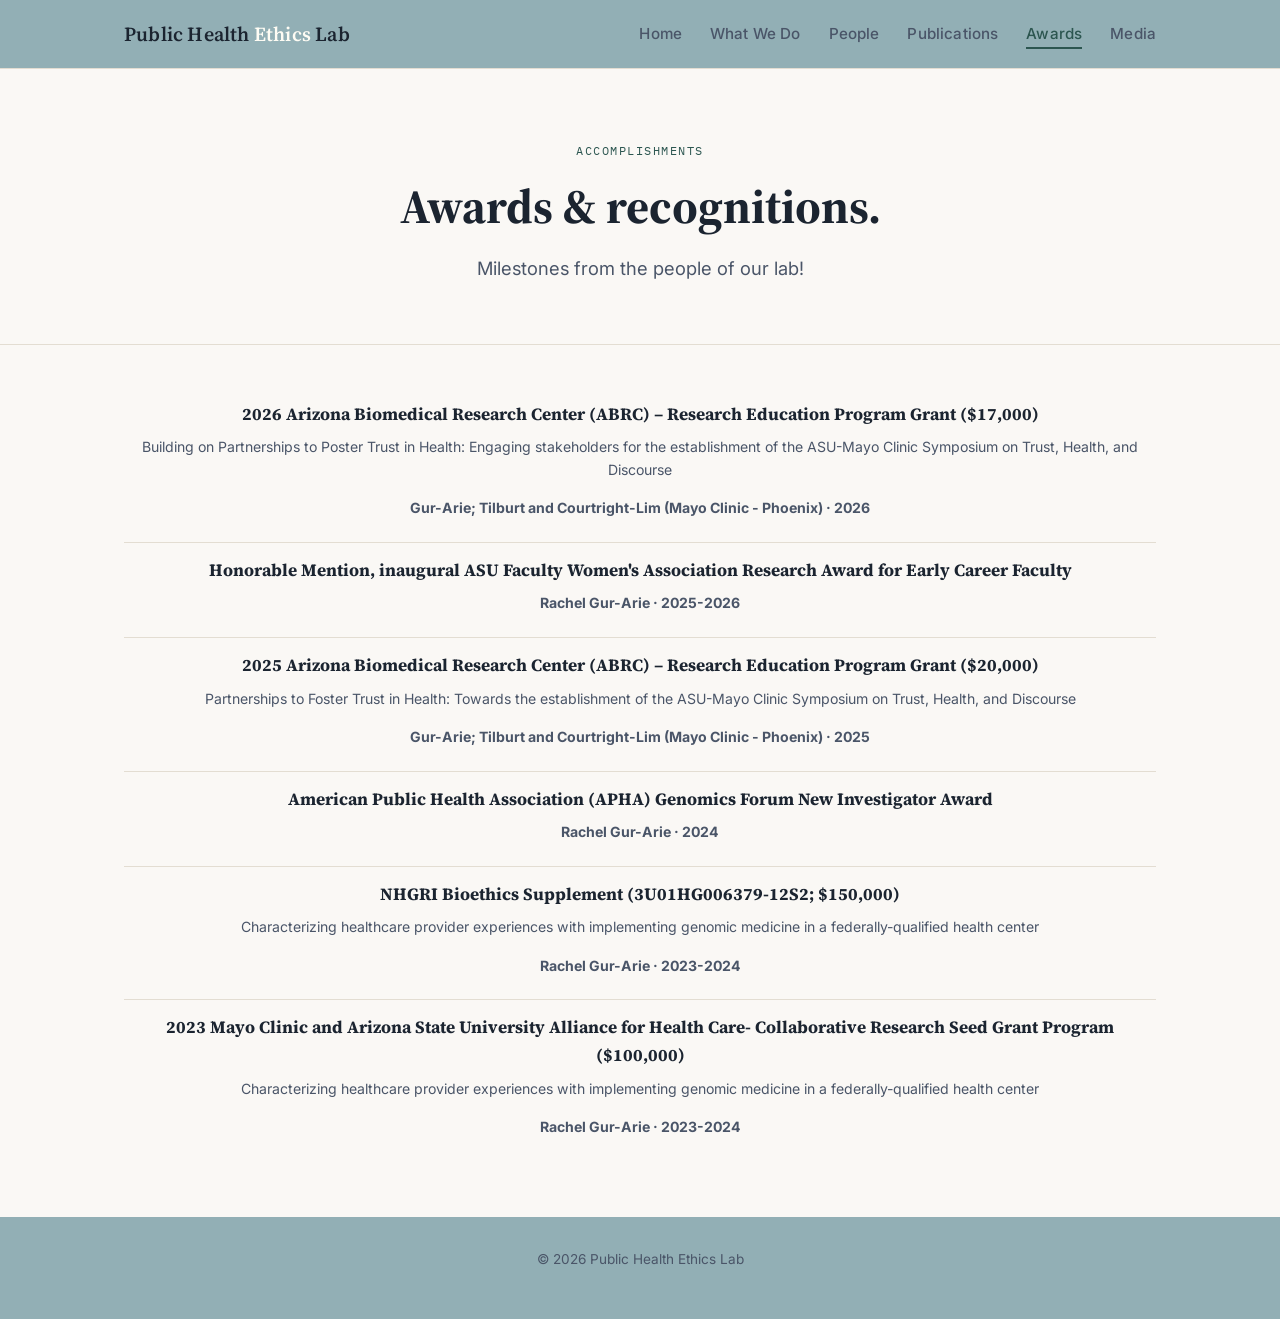
==== awards.html @ 8d0bb870 "edited home page; fixed footers; revised the what we do page" ====
<!DOCTYPE html>
<html lang="en">
<head>
  <meta charset="UTF-8" />
  <meta name="viewport" content="width=device-width, initial-scale=1.0" />
  <title>Public Health Ethics Lab</title>
  <link rel="preconnect" href="https://fonts.googleapis.com">
  <link href="https://fonts.googleapis.com/css2?family=Source+Serif+4:wght@500;600;700&family=Inter:wght@400;500;600&family=IBM+Plex+Mono:wght@400;500&display=swap" rel="stylesheet">
  <link rel="stylesheet" href="css/style.css" />
  <link rel="icon" type="images/png" href="images/PHELab Logo Browser Tab.png">
</head>
<body>

<header class="site-header">
    <div class="wrap">
      <div class="brand">Public Health <span>Ethics</span> Lab</div>
      <nav>
        <ul>
          <li><a href="index.html">Home</a></li>
          <li><a href="what-we-do.html">What We Do</a></li>
          <li><a href="people.html">People</a></li>
          <li><a href="publications.html">Publications</a></li>
          <li><a href="awards.html" class="active">Awards</a></li>
          <li><a href="media.html">Media</a></li>
        </ul>
      </nav>
    </div>
  </header>

<section class="hero" style="padding-bottom: 32px;">
    <div class="wrap" style="text-align: center;">
        <p class="eyebrow">Accomplishments</p>
        <h1 style="max-width: 25ch; margin-left: auto; margin-right: auto;">Awards & recognitions.</h1>
        <p class="lede" style="margin-left: auto; margin-right: auto;">Milestones from the people of our lab!
    </p>
  </div>
</section>

<section class="block">
    <div class="wrap">
        <ul class="awards-list">

            <li class="awards-item">
                <p class="awards-title">
                    2026 Arizona Biomedical Research Center (ABRC) – Research Education Program Grant ($17,000)</p>
                <p class="awards-desc">
                  Building on Partnerships to Poster Trust in Health: Engaging stakeholders for the establishment of the ASU-Mayo Clinic 
                  Symposium on Trust, Health, and Discourse
                </p>
                <p class="awards-meta">
                    <b>Gur-Arie; Tilburt and Courtright-Lim (Mayo Clinic - Phoenix) &middot; 2026</b></p>
            </li>

            <li class="awards-item">
                <p class="awards-title">
                    Honorable Mention, inaugural ASU Faculty Women's Association Research Award for Early Career Faculty</p>
                <p class="awards-meta">
                    <b>Rachel Gur-Arie &middot; 2025-2026</b></p>
            </li>

            <li class="awards-item">
                <p class="awards-title">
                    2025 Arizona Biomedical Research Center (ABRC) – Research Education Program Grant ($20,000)</p>
                <p class="awards-desc">
                  Partnerships to Foster Trust in Health: Towards the establishment of the ASU-Mayo Clinic Symposium 
                  on Trust, Health, and Discourse
                </p>
                <p class="awards-meta">
                    <b>Gur-Arie; Tilburt and Courtright-Lim (Mayo Clinic - Phoenix) &middot; 2025</b></p>
            </li>

            <li class="awards-item">
                <p class="awards-title">
                    American Public Health Association (APHA) Genomics Forum New Investigator Award</p>
                <p class="awards-meta">
                    <b>Rachel Gur-Arie &middot; 2024</b></p>
            </li>

            <li class="awards-item">
                <p class="awards-title">
                    NHGRI Bioethics Supplement (3U01HG006379-12S2; $150,000)</p>
                <p class="awards-desc">
                  Characterizing healthcare provider experiences with implementing genomic medicine in a 
                  federally-qualified health center
                </p>
                <p class="awards-meta">
                    <b>Rachel Gur-Arie &middot; 2023-2024</b></p>
            </li>

            <li class="awards-item">
                <p class="awards-title">
                     2023 Mayo Clinic and Arizona State University Alliance for Health Care-
                     Collaborative Research Seed Grant Program ($100,000)</p>
                <p class="awards-desc">
                  Characterizing healthcare provider experiences with implementing genomic medicine in a 
                  federally-qualified health center
                </p>
                <p class="awards-meta">
                    <b>Rachel Gur-Arie &middot; 2023-2024</b></p>
            </li>      
        </ul>
    </div>
</section>

<footer>
  <div class="wrap">
    <span>&copy; 2026 Public Health Ethics Lab</span>
  </div>
</footer>
---- css/style.css ----
/* =========================================================
   Public Health Ethics Lab — Stylesheet
   Design system: paper background, ink text, teal + amber accents
   ========================================================= */

:root {
  --paper: #faf8f5;
  --paper-raised: #ffffff;
  --ink: #1b2430;
  --ink-soft: #4a5568;
  --teal: #3d7068;
  --teal-dark: #2c5650;
  --amber: #2c5650;
  --line: #e3ddd2;

  --font-display: "Source Serif 4", Georgia, "Times New Roman", serif;
  --font-body: "Inter", -apple-system, BlinkMacSystemFont, "Segoe UI", sans-serif;
  --font-mono: "IBM Plex Mono", "Courier New", monospace;

  --maxw: 1080px;
}

* { box-sizing: border-box; }

@media (prefers-reduced-motion: reduce) {
  *, *::before, *::after {
    animation-duration: 0.01ms !important;
    animation-iteration-count: 1 !important;
    transition-duration: 0.01ms !important;
  }
}

html { scroll-behavior: smooth; }

body {
  margin: 0;
  background: var(--paper);
  color: var(--ink);
  font-family: var(--font-body);
  line-height: 1.6;
  -webkit-font-smoothing: antialiased;
}

a { color: var(--teal-dark); text-decoration: none; }
a:hover { text-decoration: underline; }

a:focus-visible,
button:focus-visible {
  outline: 2px solid var(--teal);
  outline-offset: 3px;
  border-radius: 2px;
}

img { max-width: 100%; display: block; }

.wrap {
  max-width: var(--maxw);
  margin: 0 auto;
  padding: 0 24px;
}

/* ---------- Header / nav ---------- */

.site-header {
  border-bottom: 1px solid var(--line);
  background: #92afb5;
  position: sticky;
  top: 0;
  z-index: 10;
}

.site-header .wrap {
  display: flex;
  align-items: center;
  justify-content: space-between;
  padding-top: 18px;
  padding-bottom: 18px;
  flex-wrap: wrap;
  gap: 12px;
}

.brand {
  font-family: var(--font-display);
  font-size: 1.25rem;
  font-weight: 600;
  color: var(--ink);
  letter-spacing: 0.01em;
}

.brand span {
  color: #fefcf4;
}

nav ul {
  list-style: none;
  display: flex;
  gap: 28px;
  margin: 0;
  padding: 0;
}

nav a {
  font-size: 0.95rem;
  font-weight: 500;
  color: var(--ink-soft);
  letter-spacing: 0.01em;
}

nav a.active,
nav a:hover {
  color: var(--teal-dark);
  text-decoration: none;
  border-bottom: 2px solid var(--amber);
  padding-bottom: 4px;
}

/* ---------- Hero ---------- */

.hero {
  padding: 72px 0 56px;
  border-bottom: 1px solid var(--line);
}

.hero .eyebrow {
  font-family: var(--font-mono);
  font-size: 0.78rem;
  text-transform: uppercase;
  letter-spacing: 0.12em;
  color: var(--teal-dark);
  margin: 0 0 18px;
}

.hero h1 {
  font-family: var(--font-display);
  font-size: clamp(2.1rem, 4vw, 3rem);
  line-height: 1.15;
  margin: 0 0 20px;
  max-width: none;
}

.hero p.lede {
  font-size: 1.15rem;
  color: var(--ink-soft);
  max-width: 56ch;
  margin: 0 0 28px;
}

.hero-actions {
  display: flex;
  gap: 14px;
  flex-wrap: wrap;
}

.hero-logo-row {
  display: flex;
  justify-content: center;
  align-items: center;
  gap: 32px;
  flex-wrap: wrap;
  margin: 0 auto 28px;
}

.hero-logo-row img {
  height: 48px;
  width: auto;
}

@media (max-width: 600px) {
  .hero-logo-row {
    gap: 20px;
  }
  .hero-logo-row img {
    height: 38px;
  }
}

.btn {
  display: inline-block;
  font-family: var(--font-body);
  font-weight: 600;
  font-size: 0.95rem;
  padding: 12px 22px;
  border-radius: 6px;
  border: 1px solid transparent;
  cursor: pointer;
}

.btn-primary {
  background: var(--teal-dark);
  color: #fff;
}
.btn-primary:hover { background: var(--teal); text-decoration: none; }

.btn-secondary {
  background: transparent;
  color: var(--ink);
  border-color: var(--line);
}
.btn-secondary:hover { border-color: var(--teal); text-decoration: none; }

/* ---------- Section scaffolding ---------- */

section.block {
  padding: 56px 0;
  border-bottom: 1px solid var(--line);
  text-align: center;
}

section.block:last-of-type { border-bottom: none; }

.block h2 {
  font-family: var(--font-display);
  font-size: 1.7rem;
  margin: 0 0 8px;
}

.block .section-note {
  color: var(--ink-soft);
  max-width: 60ch;
  margin: 0 auto 36px;
}

/* index-card tab accent, the signature motif */
.tab {
  display: inline-block;
  width: 28px;
  height: 6px;
  border-radius: 3px;
  margin-bottom: 14px;
}
.tab.teal { background: var(--teal); }
.tab.amber { background: var(--amber); }

/* ---------- Focus areas (home) ---------- */

.focus-grid {
  display: grid;
  grid-template-columns: repeat(3, 1fr);
  gap: 20px;
}

.focus-card {
  background: var(--paper-raised);
  border: 1px solid var(--line);
  border-radius: 10px;
  padding: 24px;
}

.focus-card h3 {
  font-family: var(--font-display);
  font-size: 1.1rem;
  margin: 0 0 8px;
}

.focus-card p {
  font-size: 0.95rem;
  color: var(--ink-soft);
  margin: 0;
}

/* ---------- People grid ---------- */

.people-grid {
  display: grid;
  grid-template-columns: repeat(3, 1fr);
  gap: 24px;
}

.pdf-btn {
  display: inline-block;
  margin-top: 10px;
  padding: 8px 16px;
  background: var(--teal);
  color: white;
  border-radius: 4px;
  text-decoration: none;
  font-size: 0.85rem;
}

.pdf-btn:hover {
  opacity: 0.85;
}

.person-card {
  background: var(--paper-raised);
  border: 1px solid var(--line);
  border-radius: 10px;
  overflow: hidden;
  transition: box-shadow 0.18s ease, transform 0.18s ease;
}

.alumni-list {
  max-width: 720px;
  margin: 20px auto 0;
  font-size: 1.1rem;
  color: var(--ink-soft);
  text-align: center;
  line-height: 1.8;
}

.person-card:hover {
  box-shadow: 0 10px 24px -12px rgba(27, 36, 48, 0.25);
  transform: translateY(-2px);
}

.person-photo {
  width: 100%;
  aspect-ratio: 4 / 3;
  background: linear-gradient(135deg, #e3ddd2, #cfd9d6);
  display: flex;
  align-items: center;
  justify-content: center;
  color: var(--ink-soft);
  font-family: var(--font-mono);
  font-size: 0.8rem;
}

.person-body { padding: 18px 20px 22px; }

.person-body .role {
  font-family: var(--font-mono);
  font-size: 0.72rem;
  text-transform: uppercase;
  letter-spacing: 0.08em;
  color: var(--teal-dark);
  margin: 0 0 4px;
}

.person-body h3 {
  font-family: var(--font-display);
  font-size: 1.15rem;
  margin: 0 0 8px;
}

.person-body p.bio {
  font-size: 0.92rem;
  color: var(--ink-soft);
  margin: 0;
}

.person-card.lead {
  grid-column: span 3;
  display: grid;
  grid-template-columns: 380px 1fr;
  min-height: 320px;
}

.person-card.lead .person-photo {
  aspect-ratio: auto;
  height: 100%;
}

.person-card.lead .person-body {
  padding: 36px 40px;
  display: flex;
  flex-direction: column;
  justify-content: center;
}

.person-card.lead .role {
  font-size: 0.8rem;
}

.person-card.lead h3 {
  font-size: 1.6rem;
  margin-bottom: 14px;
}

.person-card.lead p.bio {
  font-size: 1.02rem;
  max-width: 56ch;
}

/* ---------- Group dividers ---------- */

.group-divider {
  grid-column: 1 / -1;
  display: flex;
  align-items: center;
  justify-content: center;
  gap: 14px;
  margin: 8px 0 -4px;
}

.group-divider::before {
  content: "";
  flex: 1;
  height: 1px;
  background: var(--line);
  max-width: 200px;
}

.group-divider h3 {
  font-family: var(--font-mono);
  font-size: 1.1rem;
  text-transform: uppercase;
  letter-spacing: 0.1em;
  color: var(--teal-dark);
  margin: 0;
  white-space: nowrap;
}

.group-divider::after {
  content: "";
  flex: 1;
  height: 1px;
  background: var(--line);
  max-width: 200px;
}

/* ---------- Publications list ---------- */

.pub-list {
  list-style: none;
  margin: 0;
  padding: 0;
  counter-reset: pub;
}

.pub-item {
  counter-increment: pub;
  display: grid;
  grid-template-columns: 1fr;
  gap: 18px;
  padding: 22px 0;
  border-top: 1px solid var(--line);
}

.pub-list .pub-item:first-child {
  border-top: none; }

.pub-title {
  font-family: var(--font-display);
  font-size: 1.08rem;
  margin: 0 0 6px;
  color: var(--ink);
  font-weight: 700;
}

.pub-meta {
  font-size: 0.88rem;
  color: var(--ink-soft);
  margin: 0 0 8px;
}

.pub-tags {
  display: flex;
  gap: 8px;
  flex-wrap: wrap;
  justify-content: center;
}

.pub-tag {
  font-family: var(--font-mono);
  font-size: 0.72rem;
  text-transform: uppercase;
  letter-spacing: 0.06em;
  color: var(--teal-dark);
  background: #eef3f1;
  border-radius: 4px;
  padding: 3px 8px;
}

/* ---------- Media ---------- */

.media-list {
  display: flex;
  flex-direction: column;
  gap: 28px;
}

.media-card {
  display: grid;
  grid-template-columns: 260px 1fr;
  gap: 28px;
  background: var(--paper-raised);
  border: 1px solid var(--line);
  border-radius: 10px;
  overflow: hidden;
}

.media-thumb {
  width: 100%;
  height: 220px;
  background: linear-gradient(135deg, #e3ddd2, #cfd9d6);
  display: flex;
  align-items: center;
  justify-content: center;
  color: var(--ink-soft);
  font-family: var(--font-mono);
  font-size: 0.78rem;
  overflow: hidden;
}

.media-body {
  padding: 22px 26px 22px 0;
  display: flex;
  flex-direction: column;
  justify-content: center;
}

.media-date {
  font-family: var(--font-mono);
  font-size: 0.72rem;
  text-transform: uppercase;
  letter-spacing: 0.08em;
  color: var(--teal-dark);
  margin: 0 0 6px;
}

.media-body h3 {
  font-family: var(--font-display);
  font-size: 1.2rem;
  margin: 0 0 10px;
}

.media-body p.desc {
  font-size: 0.95rem;
  color: var(--ink-soft);
  margin: 0 0 12px;
}

.media-link {
  font-size: 0.9rem;
  font-weight: 600;
}

@media (max-width: 700px) {
  .media-card {
    grid-template-columns: 1fr;
  }
  .media-thumb {
    aspect-ratio: 16 / 9;
    min-height: 0;
  }
  .media-body {
    padding: 22px 26px;
  }
}

.instagram-bar {
  display: inline-flex;
  align-items: center;
  gap: 10px;
  margin-top: 20px;
  padding: 12px 22px;
  background: var(--paper-raised);
  border: 1px solid var(--line);
  border-radius: 30px;
  color: var(--ink);
  font-weight: 600;
  font-size: 0.95rem;
  transition: border-color 0.2s ease, color 0.2s ease;
}

.instagram-bar:hover {
  border-color: var(--teal);
  color: var(--teal-dark);
  text-decoration: none;
}

.instagram-bar svg {
  flex-shrink: 0;
  color: var(--teal-dark);
}

.instagram-grid {
  display: grid;
  grid-template-columns: repeat(3, 1fr);
  gap: 20px;
  margin-top: 24px;
  justify-items: center;
}

.instagram-grid .instagram-media {
  width: 100% !important;
  max-width: 100% !important;
  min-width: 0 !important;
}

@media (max-width: 860px) {
  .instagram-grid {
    grid-template-columns: 1fr;
  }
}

/* ---------- Affiliates ---------- */

.affiliates-grid {
  display: grid;
  grid-template-columns: 1fr;
  gap: 16px;
}

.affiliate-card {
  display: flex;
  flex-direction: column;
  align-items: center;
  gap: 14px;
}

.affiliate-logo {
  width: 100%;
  max-width: 320px;
  height: auto;
}

.affiliate-card p {
  font-size: 1.1rem;
  font-weight: 500;
  color: var(--ink-soft);
  margin: 0;
  text-align: center;
}

@media (max-width: 600px) {
  .affiliates-grid {
    grid-template-columns: 1fr;
  }
}

/* ---------- What We Do page ---------- */

.mission-statement {
  max-width: 720px;
  margin: 0 auto;
  font-size: 1.3rem;
  line-height: 1.5;
  color: var(--ink-soft);
  text-align: center;
}

.approach-grid {
  display: grid;
  grid-template-columns: repeat(2, 1fr);
  gap: 24px;
}

.approach-card {
  background: var(--paper-raised);
  border: 1px solid var(--line);
  border-radius: 10px;
  padding: 28px;
  text-align: left;
}

.approach-card h3 {
  font-family: var(--font-display);
  font-size: 1.15rem;
  margin: 0 0 10px;
}

.approach-card p {
  font-size: 0.95rem;
  color: var(--ink-soft);
  margin: 0;
}

.focus-detail {
  display: grid;
  grid-template-columns: 1fr;
  gap: 14px;
  text-align: center;
  padding: 32px 0;
  border-top: 1px solid var(--line);
}

.focus-detail:first-child {
  border-top: none;
}

.focus-detail h3 {
  font-family: var(--font-display);
  font-size: 1.3rem;
  margin: 0;
}

.focus-detail p {
  font-size: 1rem;
  color: var(--ink-soft);
  margin: 0 auto;
  max-width: 70ch;
}

@media (max-width: 700px) {
  .approach-grid {
    grid-template-columns: 1fr;
  }
}

/* ---------- Awards and Recognitions page ---------- */

.awards-list {
  list-style: none;
  margin: 0;
  padding: 0;
  counter-reset: pub;
}

.awards-item {
  counter-increment: pub;
  display: grid;
  grid-template-columns: 1fr;
  gap: 8px;
  padding: 14px 0;
  border-top: 1px solid var(--line);
}

.awards-item:first-child {
  border-top: none;
  padding-top: 0;
}



.awards-title {
  font-family: var(--font-display);
  font-size: 1.08rem;
  margin: 0;
  color: var(--ink);
  font-weight: 700;
}

.awards-desc {
  font-size: 0.88rem;
  color: var(--ink-soft);
  margin: 0 0 8px;
}

.awards-meta {
  font-size: 0.88rem;
  color: var(--ink-soft);
  margin: 0 0 8px;
}

/* ---------- Footer ---------- */

footer {
  padding: 32px 0 48px;
  font-size: 0.85rem;
  color: var(--ink-soft);
  background: #92afb5;
}

footer .wrap {
  display: flex;
  flex-direction: column;
  justify-content: center;
  align-items: center;
  flex-wrap: wrap;
  gap: 16px;
}

footer .logo-row {
  display: flex;
  align-items: center;
  gap: 24px;
}

/* ---------- Responsive ---------- */

@media (max-width: 860px) {
  .focus-grid,
  .people-grid {
    grid-template-columns: 1fr;
  }
  .person-card.lead {
    grid-column: span 1;
    grid-template-columns: 1fr;
  }
  .contact-grid {
    grid-template-columns: 1fr;
  }
  nav ul { gap: 18px; flex-wrap: wrap; }
}

@media (max-width: 480px) {
  .hero { padding: 48px 0 40px; }
  section.block { padding: 40px 0; }
}

/* ---------- Carousel ---------- */

.carousel {
  position: relative;
  max-width: 700px;
  margin: 24px auto 0;
}

.carousel-track-container {
  overflow: hidden;
  border-radius: 10px;
}

.carousel-track {
  display: flex;
  transition: transform 0.4s ease-in-out;
}

.carousel-slide {
  min-width: 100%;
  height: auto;
  display: block;
}

.carousel-slide img {
  width: 100%;
  height: auto;
  display: block;
}

.carousel-caption {
  font-family: var(--font-mono);
  font-size: 0.85rem;
  color: var(--ink-soft);
  text-align: center;
  margin: 10px 0 0;
  padding: 0 8px;
}

.carousel-btn {
  position: absolute;
  top: 50%;
  transform: translateY(-50%);
  background: rgba(27, 36, 48, 0.5);
  color: #fff;
  border: none;
  font-size: 1.3rem;
  width: 40px;
  height: 40px;
  border-radius: 50%;
  cursor: pointer;
  z-index: 2;
  display: flex;
  align-items: center;
  justify-content: center;
  transition: background 0.2s ease;
}

.carousel-btn:hover {
  background: var(--teal-dark);
}

.carousel-btn.prev { left: 10px; }
.carousel-btn.next { right: 10px; }

.carousel-dots {
  display: flex;
  justify-content: center;
  gap: 8px;
  margin-top: 14px;
}

.carousel-dot {
  width: 9px;
  height: 9px;
  border-radius: 50%;
  background: var(--line);
  cursor: pointer;
  border: none;
  padding: 0;
}

.carousel-dot.active {
  background: var(--amber);
}
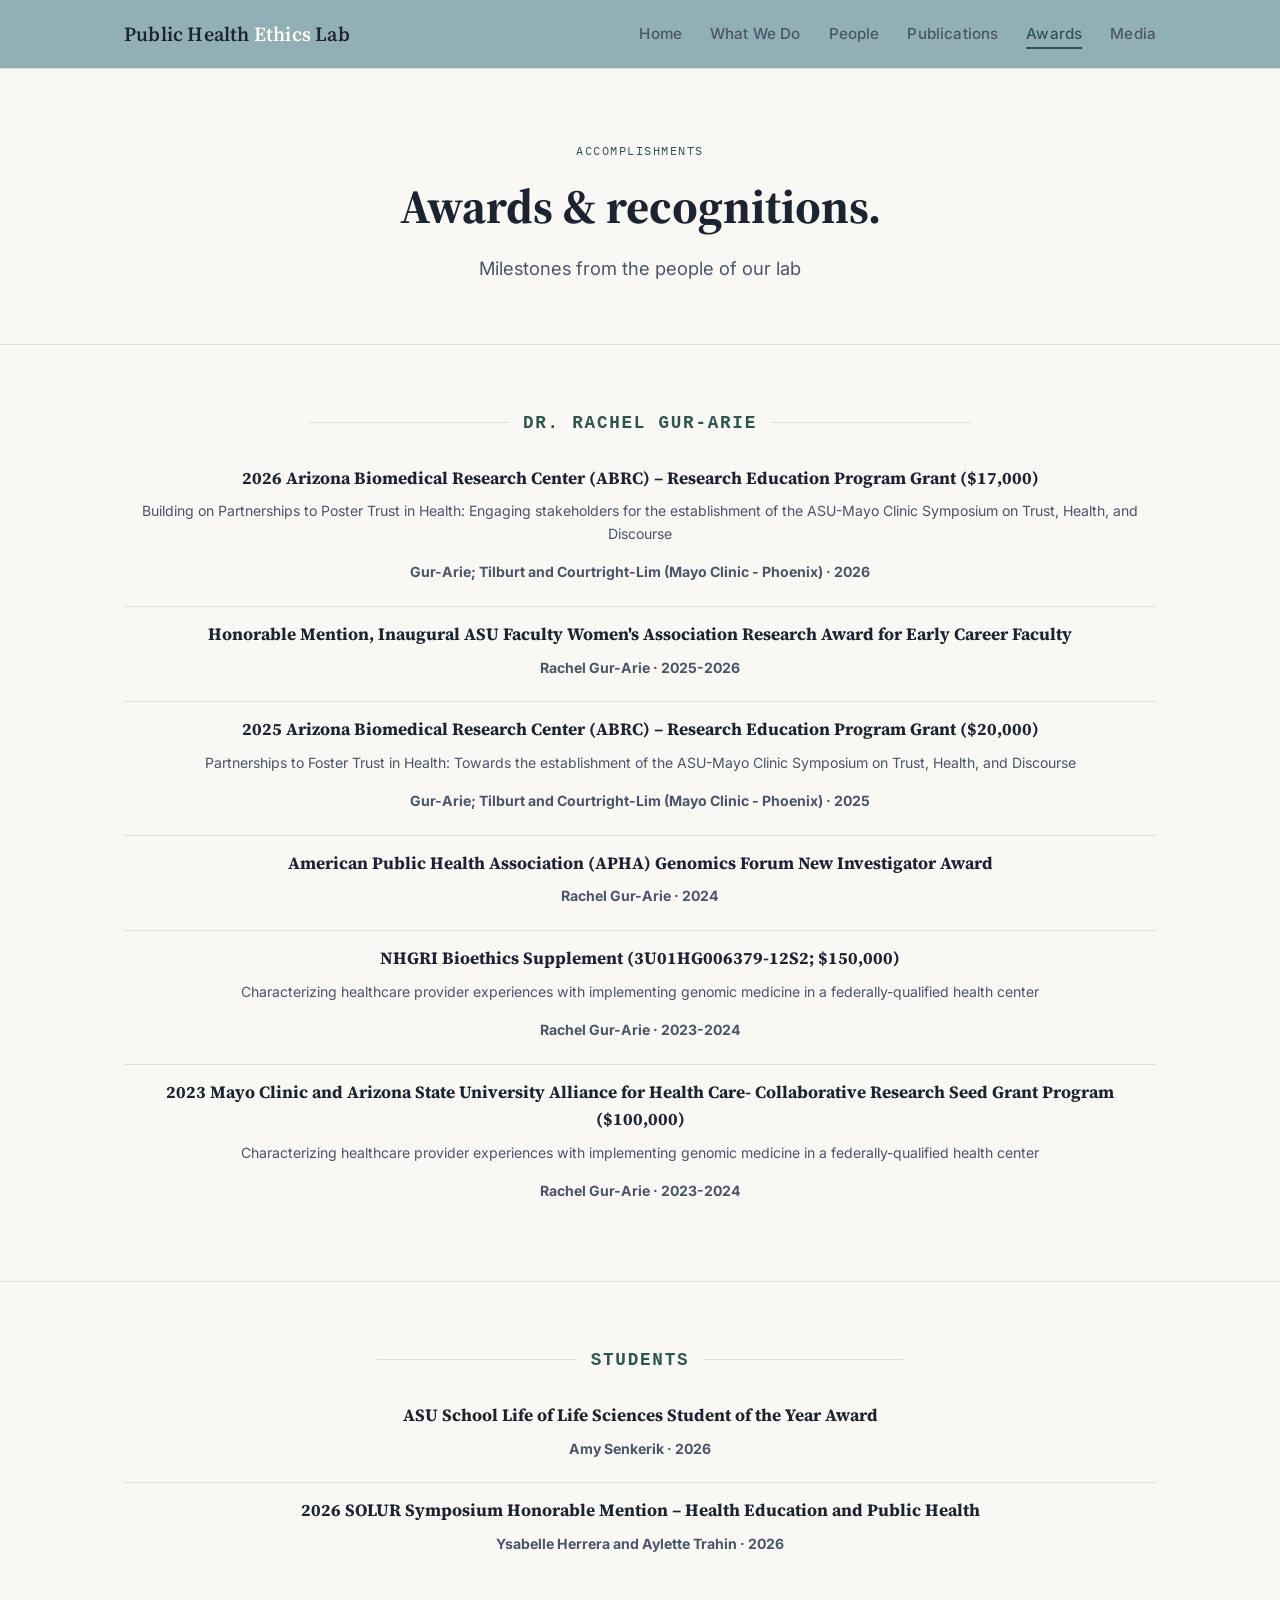
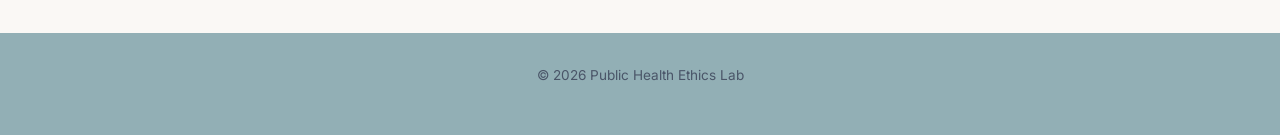
==== commit 4fab5845: "added new photos to carousel; deleted exclamations; fixed formatting; added new media posts" ====
--- a/awards.html
+++ b/awards.html
@@ -7,7 +7,7 @@
   <link rel="preconnect" href="https://fonts.googleapis.com">
   <link href="https://fonts.googleapis.com/css2?family=Source+Serif+4:wght@500;600;700&family=Inter:wght@400;500;600&family=IBM+Plex+Mono:wght@400;500&display=swap" rel="stylesheet">
   <link rel="stylesheet" href="css/style.css" />
-  <link rel="icon" type="images/png" href="images/PHELab Logo Browser Tab.png">
+  <link rel="icon" type="image/png" href="images/PHELab Logo Browser Tab.png">
 </head>
 <body>
 
@@ -30,21 +30,25 @@
 <section class="hero" style="padding-bottom: 32px;">
     <div class="wrap" style="text-align: center;">
         <p class="eyebrow">Accomplishments</p>
-        <h1 style="max-width: 25ch; margin-left: auto; margin-right: auto;">Awards & recognitions.</h1>
-        <p class="lede" style="margin-left: auto; margin-right: auto;">Milestones from the people of our lab!
-    </p>
+        <h1 style="max-width: 25ch; margin-left: auto; margin-right: auto;">Awards &amp; recognitions.</h1>
+        <p class="lede" style="margin-left: auto; margin-right: auto;">Milestones from the people of our lab</p>
   </div>
 </section>
 
 <section class="block">
     <div class="wrap">
+
+        <div class="group-divider" style="margin-bottom: 28px;">
+          <h3>Dr. Rachel Gur-Arie</h3>
+        </div>
+
         <ul class="awards-list">
 
             <li class="awards-item">
                 <p class="awards-title">
                     2026 Arizona Biomedical Research Center (ABRC) – Research Education Program Grant ($17,000)</p>
                 <p class="awards-desc">
-                  Building on Partnerships to Poster Trust in Health: Engaging stakeholders for the establishment of the ASU-Mayo Clinic 
+                  Building on Partnerships to Poster Trust in Health: Engaging stakeholders for the establishment of the ASU-Mayo Clinic
                   Symposium on Trust, Health, and Discourse
                 </p>
                 <p class="awards-meta">
@@ -53,7 +57,7 @@
 
             <li class="awards-item">
                 <p class="awards-title">
-                    Honorable Mention, inaugural ASU Faculty Women's Association Research Award for Early Career Faculty</p>
+                    Honorable Mention, Inaugural ASU Faculty Women's Association Research Award for Early Career Faculty</p>
                 <p class="awards-meta">
                     <b>Rachel Gur-Arie &middot; 2025-2026</b></p>
             </li>
@@ -62,7 +66,7 @@
                 <p class="awards-title">
                     2025 Arizona Biomedical Research Center (ABRC) – Research Education Program Grant ($20,000)</p>
                 <p class="awards-desc">
-                  Partnerships to Foster Trust in Health: Towards the establishment of the ASU-Mayo Clinic Symposium 
+                  Partnerships to Foster Trust in Health: Towards the establishment of the ASU-Mayo Clinic Symposium
                   on Trust, Health, and Discourse
                 </p>
                 <p class="awards-meta">
@@ -80,7 +84,7 @@
                 <p class="awards-title">
                     NHGRI Bioethics Supplement (3U01HG006379-12S2; $150,000)</p>
                 <p class="awards-desc">
-                  Characterizing healthcare provider experiences with implementing genomic medicine in a 
+                  Characterizing healthcare provider experiences with implementing genomic medicine in a
                   federally-qualified health center
                 </p>
                 <p class="awards-meta">
@@ -92,12 +96,39 @@
                      2023 Mayo Clinic and Arizona State University Alliance for Health Care-
                      Collaborative Research Seed Grant Program ($100,000)</p>
                 <p class="awards-desc">
-                  Characterizing healthcare provider experiences with implementing genomic medicine in a 
+                  Characterizing healthcare provider experiences with implementing genomic medicine in a
                   federally-qualified health center
                 </p>
                 <p class="awards-meta">
                     <b>Rachel Gur-Arie &middot; 2023-2024</b></p>
-            </li>      
+            </li>
+        </ul>
+    </div>
+</section>
+
+<section class="block">
+    <div class="wrap">
+
+        <div class="group-divider" style="margin-bottom: 28px;">
+          <h3>Students</h3>
+        </div>
+
+        <ul class="awards-list">
+
+            <li class="awards-item">
+                <p class="awards-title">
+                    ASU School Life of Life Sciences Student of the Year Award</p>
+                <p class="awards-meta">
+                    <b>Amy Senkerik &middot; 2026</b></p>
+            </li>
+
+            <li class="awards-item">
+                <p class="awards-title">
+                    2026 SOLUR Symposium Honorable Mention – Health Education and Public Health</p>
+                <p class="awards-meta">
+                    <b>Ysabelle Herrera and Aylette Trahin &middot; 2026</b></p>
+            </li>
+
         </ul>
     </div>
 </section>
@@ -108,3 +139,5 @@
   </div>
 </footer>
 
+</body>
+</html>
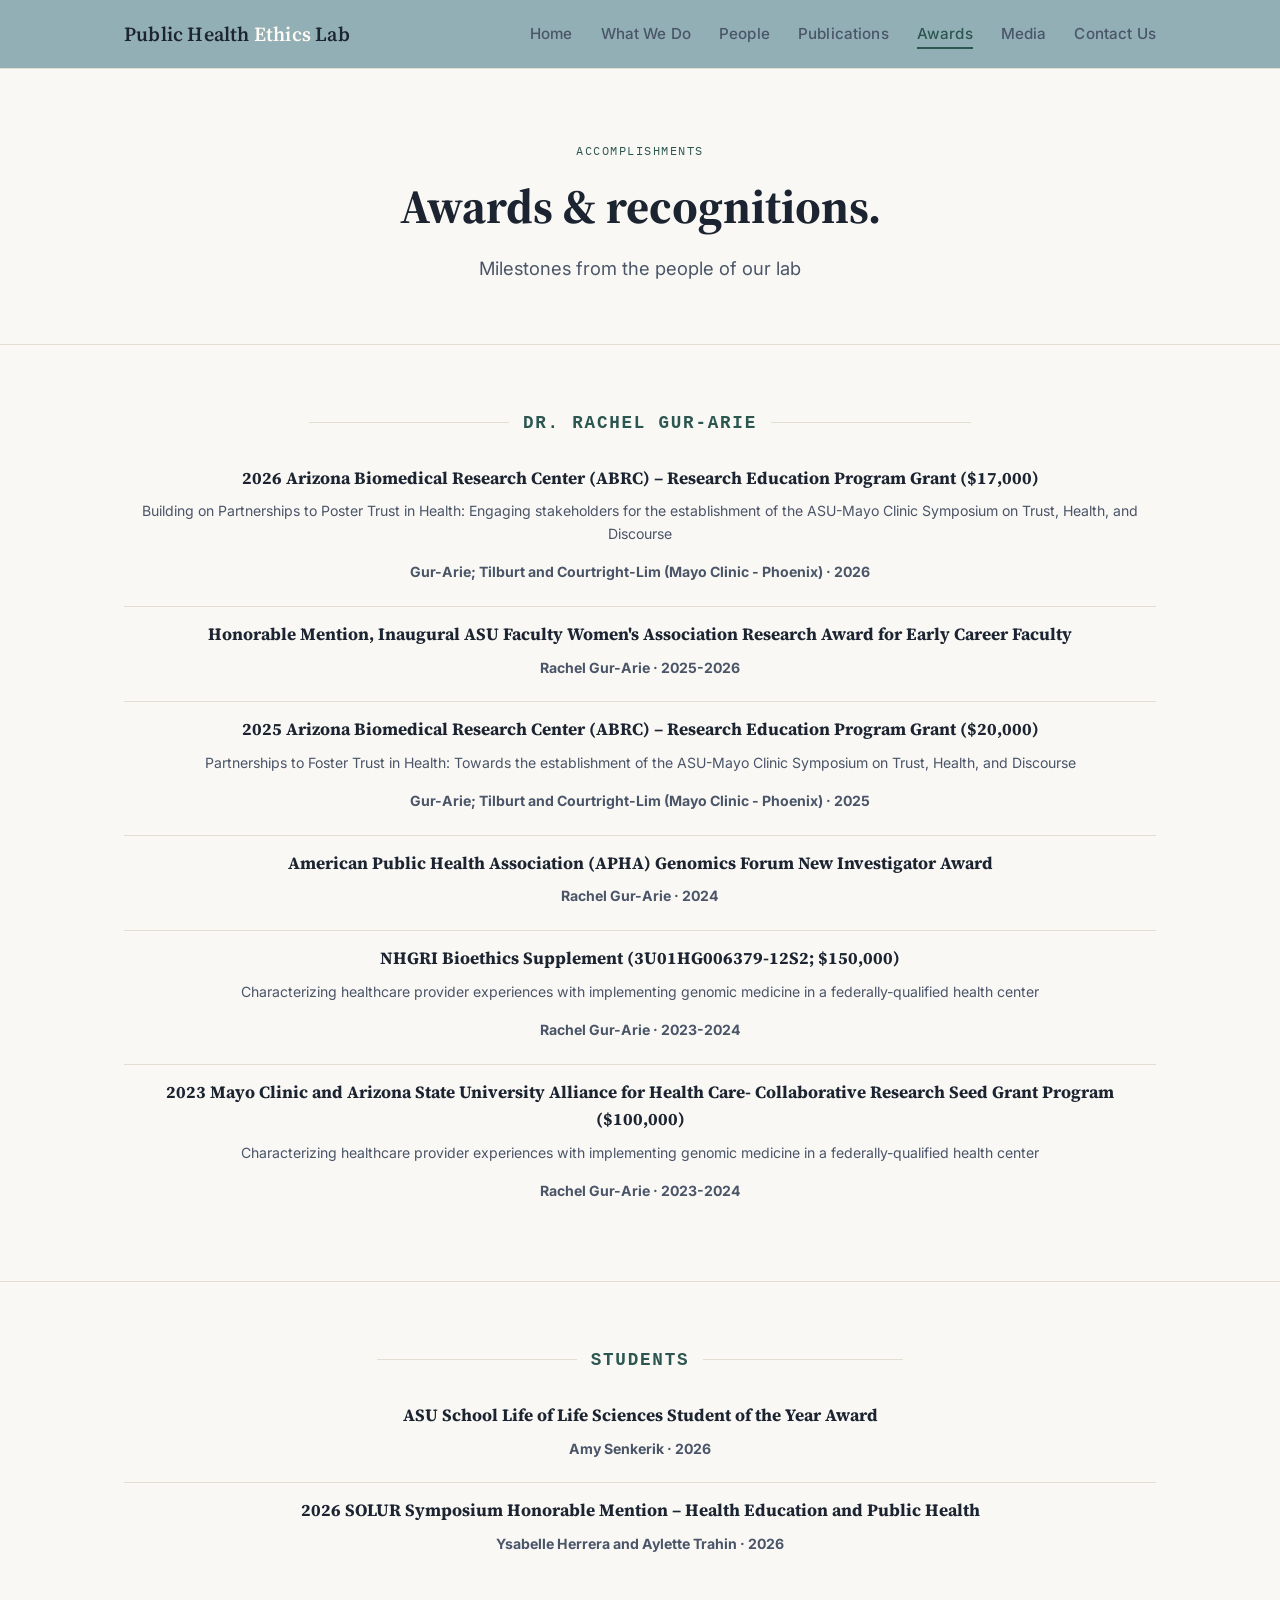
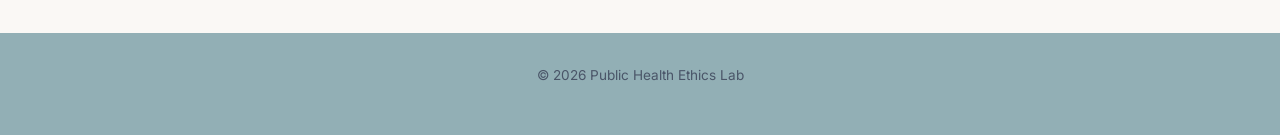
==== commit 9494c21c: "re-instated contact page; updated bust shots for lab members; edited affiliates tab to funder; tweak" ====
--- a/awards.html
+++ b/awards.html
@@ -22,6 +22,7 @@
           <li><a href="publications.html">Publications</a></li>
           <li><a href="awards.html" class="active">Awards</a></li>
           <li><a href="media.html">Media</a></li>
+          <li><a href="contact.html">Contact Us</a></li>
         </ul>
       </nav>
     </div>
--- a/css/style.css
+++ b/css/style.css
@@ -586,37 +586,57 @@
 
 /* ---------- Affiliates ---------- */
 
-.affiliates-grid {
-  display: grid;
-  grid-template-columns: 1fr;
-  gap: 16px;
-}
-
-.affiliate-card {
+.affiliates-list {
   display: flex;
   flex-direction: column;
-  align-items: center;
-  gap: 14px;
+  gap: 32px;
+  max-width: 800px;
+  margin: 0 auto;
+  padding-top: 24px;
+}
+
+.affiliate-row {
+  display: flex;
+  align-items: center;
+  gap: 32px;
+  border-bottom: 1px solid #e0e0e0;
+  padding-bottom: 24px;
+}
+
+.affiliate-row:last-child {
+  border-bottom: none;
+  padding-bottom: 0;
+}
+
+.logo-box {
+  width: 140px;
+  height: 90px;
+  display: flex;
+  align-items: center;
+  justify-content: center;
+  flex-shrink: 0;
 }
 
 .affiliate-logo {
-  width: 100%;
-  max-width: 320px;
-  height: auto;
-}
-
-.affiliate-card p {
-  font-size: 1.1rem;
-  font-weight: 500;
-  color: var(--ink-soft);
-  margin: 0;
-  text-align: center;
-}
-
-@media (max-width: 600px) {
-  .affiliates-grid {
-    grid-template-columns: 1fr;
-  }
+  max-width: 100%;
+  max-height: 100%;
+  object-fit: contain;
+  display: block;
+}
+
+.affiliate-info {
+  text-align: left;
+}
+
+.affiliate-info p {
+  margin: 4px 0;
+  font-size: 1rem;
+  color: var(--ink-soft);
+  text-align: left;
+}
+
+.affiliate-info strong {
+  color: var(--ink, #222);
 }
 
 /* ---------- What We Do page ---------- */
@@ -863,4 +883,65 @@
 
 .carousel-dot.active {
   background: var(--amber);
+}
+
+/* ---------- Contact ---------- */
+
+.contact-container {
+  display: flex;
+  gap: 48px;
+  align-items: stretch;
+  flex-wrap: wrap;
+}
+
+.contact-info {
+  flex: 1 1 320px;
+  display: flex;
+  flex-direction: column;
+  gap: 28px;
+}
+
+.contact-card h3 {
+  margin: 0 0 4px 0;
+  font-size: 1.2rem;
+  color: var(--ink, #222);
+}
+
+.contact-role {
+  font-weight: 500;
+  color: var(--ink-soft);
+  margin: 0 0 10px 0;
+}
+
+.contact-card p {
+  margin: 4px 0;
+  color: var(--ink-soft);
+  line-height: 1.5;
+}
+
+.contact-card a {
+  color: var(--ink-soft);
+  text-decoration: underline;
+}
+
+.contact-map {
+  flex: 1 1 400px;
+  border-radius: 8px;
+  overflow: hidden;
+}
+
+.contact-map iframe {
+  display: block;
+  width: 100%;
+  height: 100%;
+}
+
+@media (max-width: 768px) {
+  .contact-container {
+    flex-direction: column;
+  }
+}
+
+.instagram-bar {
+  margin-top: 8px;   /* CHANGED from 20px */
 }
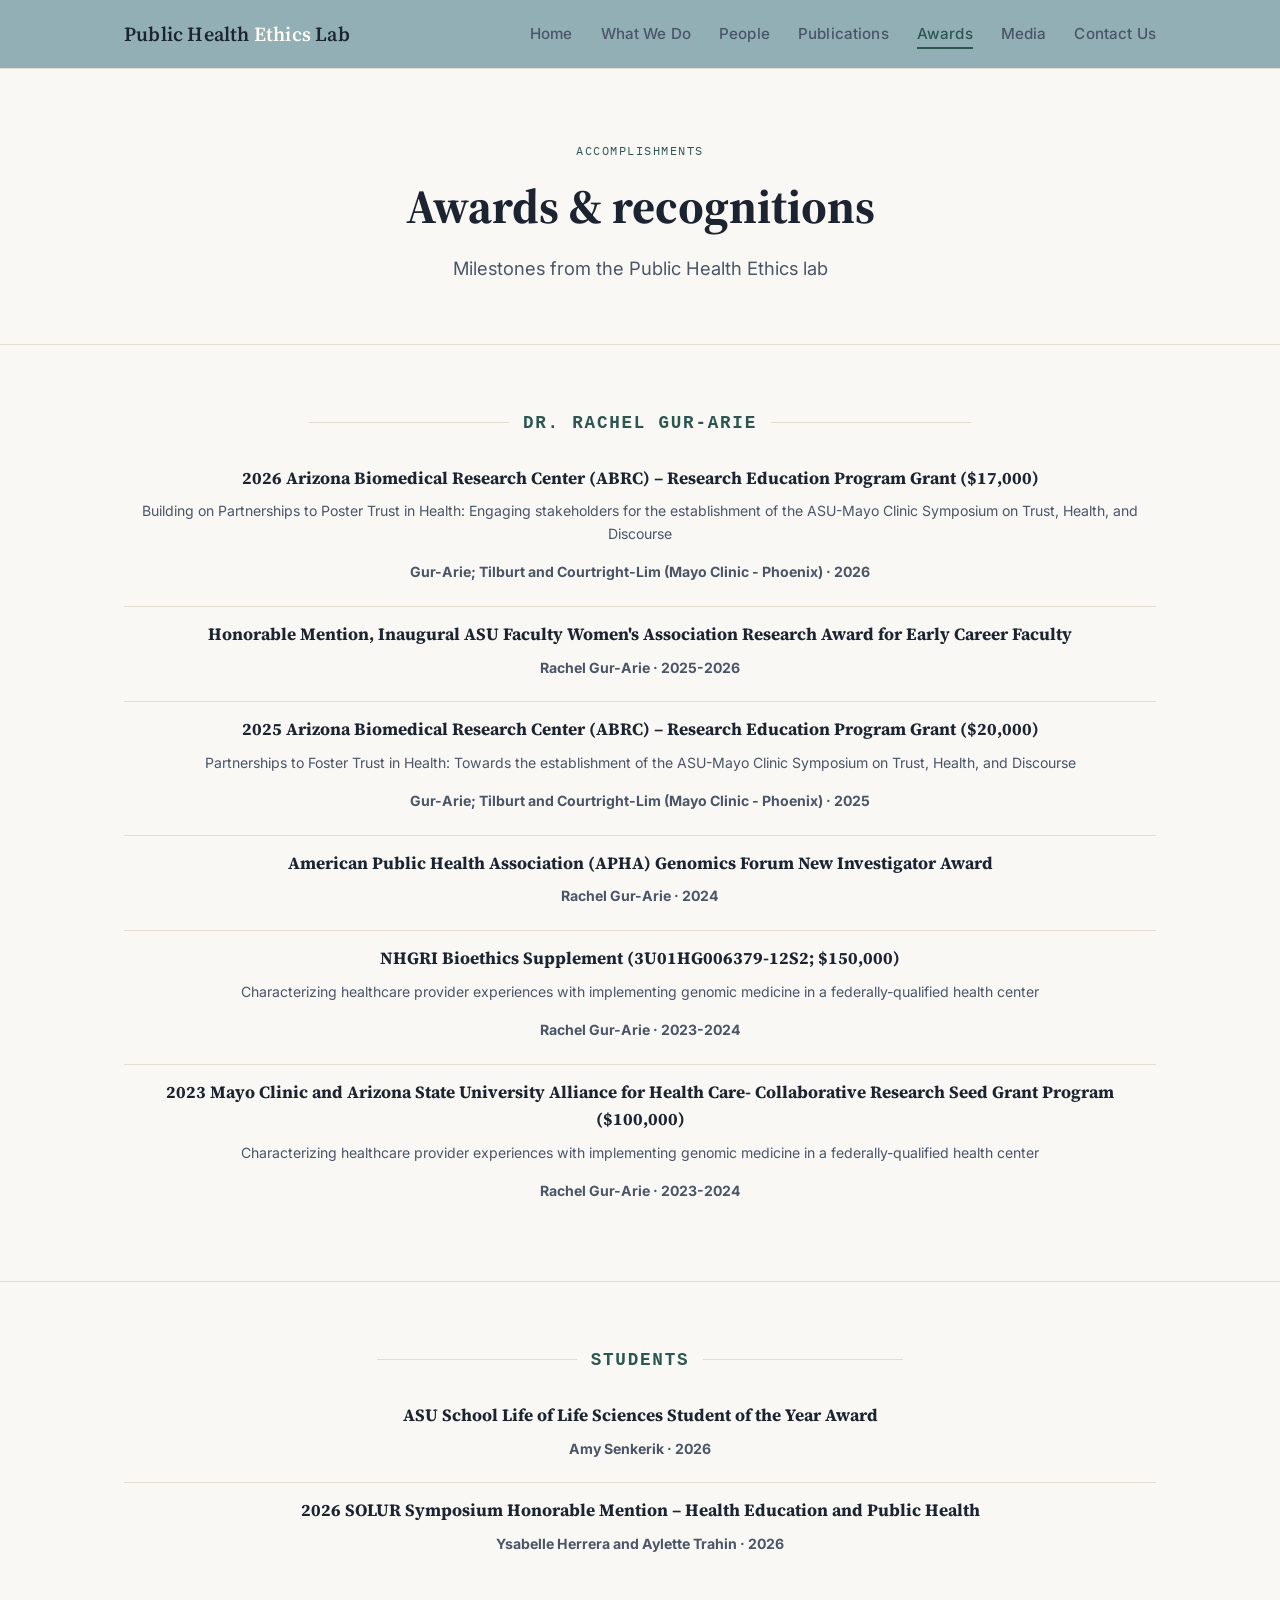
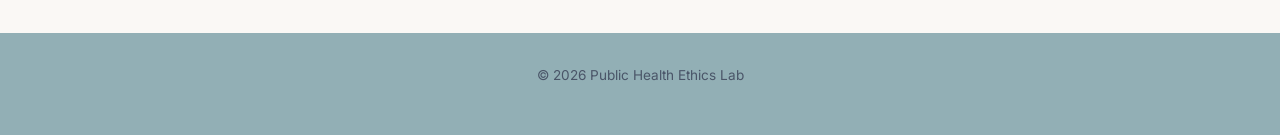
==== commit 05d1f406: "updated lab member photos; edited alumni list; reformmated page titles; changed css format for alumn" ====
--- a/awards.html
+++ b/awards.html
@@ -31,8 +31,8 @@
 <section class="hero" style="padding-bottom: 32px;">
     <div class="wrap" style="text-align: center;">
         <p class="eyebrow">Accomplishments</p>
-        <h1 style="max-width: 25ch; margin-left: auto; margin-right: auto;">Awards &amp; recognitions.</h1>
-        <p class="lede" style="margin-left: auto; margin-right: auto;">Milestones from the people of our lab</p>
+        <h1 style="max-width: 25ch; margin-left: auto; margin-right: auto;">Awards &amp; recognitions</h1>
+        <p class="lede" style="margin-left: auto; margin-right: auto;">Milestones from the Public Health Ethics lab</p>
   </div>
 </section>
 
--- a/css/style.css
+++ b/css/style.css
@@ -1,8 +1,3 @@
-/* =========================================================
-   Public Health Ethics Lab — Stylesheet
-   Design system: paper background, ink text, teal + amber accents
-   ========================================================= */
-
 :root {
   --paper: #faf8f5;
   --paper-raised: #ffffff;
@@ -220,7 +215,6 @@
   margin: 0 auto 36px;
 }
 
-/* index-card tab accent, the signature motif */
 .tab {
   display: inline-block;
   width: 28px;
@@ -290,9 +284,21 @@
 }
 
 .alumni-list {
+  grid-column: 1 / -1;
   max-width: 720px;
   margin: 20px auto 0;
+  font-family: var(--font-display);
   font-size: 1.1rem;
+  color: var(--ink);
+  text-align: center;
+  line-height: 1.2;
+}
+
+.alumni-desc {
+  grid-column: 1 / -1;
+  max-width: 720px;
+  margin: -10px auto 0;
+  font-size: 0.88rem;
   color: var(--ink-soft);
   text-align: center;
   line-height: 1.8;
@@ -406,6 +412,18 @@
   height: 1px;
   background: var(--line);
   max-width: 200px;
+}
+
+.grad-researchers-row {
+  grid-column: 1 / -1;
+  display: flex;
+  justify-content: center;
+  gap: 24px;
+  flex-wrap: wrap;
+}
+
+.grad-researchers-row .person-card {
+  flex: 0 1 320px;
 }
 
 /* ---------- Publications list ---------- */
@@ -708,6 +726,27 @@
   }
 }
 
+.progress-photos {
+  display: grid;
+  grid-template-columns: repeat(2, 1fr);
+  gap: 24px;
+  margin-top: 24px;
+}
+
+.progress-photos img {
+  width: 100%;
+  height: 260px;
+  object-fit: cover;
+  border-radius: 10px;
+  border: 1px solid var(--line);
+}
+
+@media (max-width: 700px) {
+  .progress-photos {
+    grid-template-columns: 1fr;
+  }
+}
+
 /* ---------- Awards and Recognitions page ---------- */
 
 .awards-list {
@@ -730,8 +769,6 @@
   border-top: none;
   padding-top: 0;
 }
-
-
 
 .awards-title {
   font-family: var(--font-display);
@@ -943,5 +980,5 @@
 }
 
 .instagram-bar {
-  margin-top: 8px;   /* CHANGED from 20px */
+  margin-top: 8px;
 }
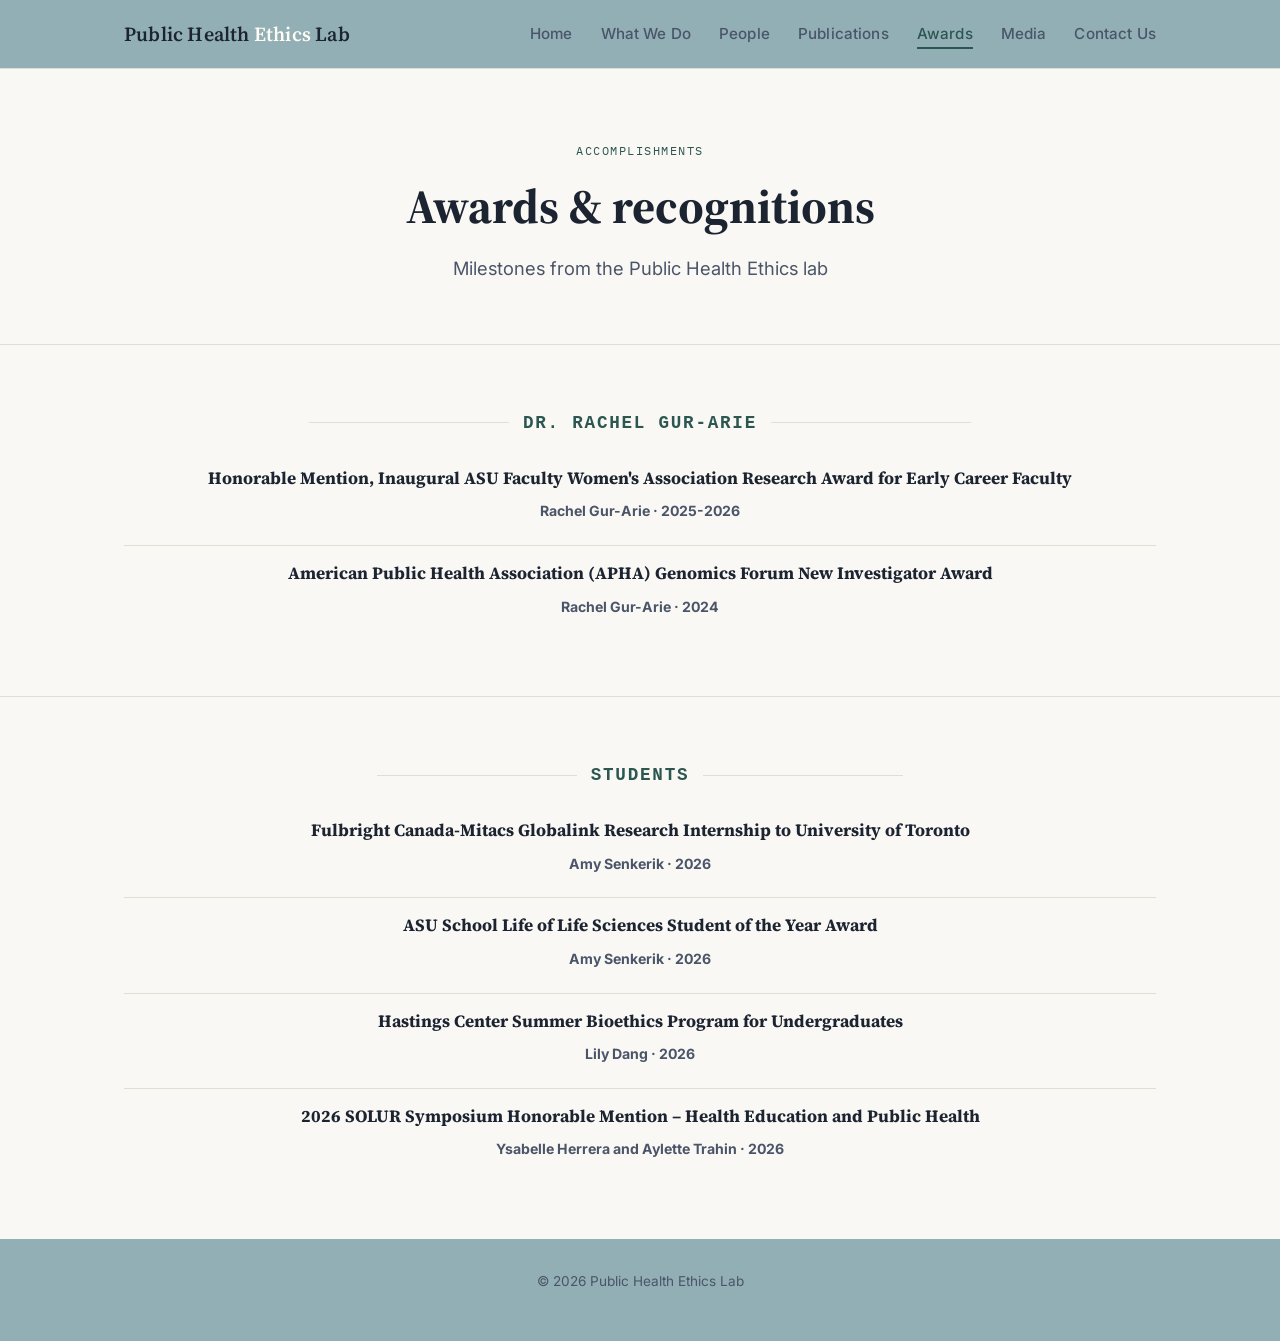
==== commit 059eef40: "added rodolfo's entry; edited funders information; added new photo to carousel; edited formatting fo" ====
--- a/awards.html
+++ b/awards.html
@@ -47,31 +47,9 @@
 
             <li class="awards-item">
                 <p class="awards-title">
-                    2026 Arizona Biomedical Research Center (ABRC) – Research Education Program Grant ($17,000)</p>
-                <p class="awards-desc">
-                  Building on Partnerships to Poster Trust in Health: Engaging stakeholders for the establishment of the ASU-Mayo Clinic
-                  Symposium on Trust, Health, and Discourse
-                </p>
-                <p class="awards-meta">
-                    <b>Gur-Arie; Tilburt and Courtright-Lim (Mayo Clinic - Phoenix) &middot; 2026</b></p>
-            </li>
-
-            <li class="awards-item">
-                <p class="awards-title">
                     Honorable Mention, Inaugural ASU Faculty Women's Association Research Award for Early Career Faculty</p>
                 <p class="awards-meta">
                     <b>Rachel Gur-Arie &middot; 2025-2026</b></p>
-            </li>
-
-            <li class="awards-item">
-                <p class="awards-title">
-                    2025 Arizona Biomedical Research Center (ABRC) – Research Education Program Grant ($20,000)</p>
-                <p class="awards-desc">
-                  Partnerships to Foster Trust in Health: Towards the establishment of the ASU-Mayo Clinic Symposium
-                  on Trust, Health, and Discourse
-                </p>
-                <p class="awards-meta">
-                    <b>Gur-Arie; Tilburt and Courtright-Lim (Mayo Clinic - Phoenix) &middot; 2025</b></p>
             </li>
 
             <li class="awards-item">
@@ -81,28 +59,6 @@
                     <b>Rachel Gur-Arie &middot; 2024</b></p>
             </li>
 
-            <li class="awards-item">
-                <p class="awards-title">
-                    NHGRI Bioethics Supplement (3U01HG006379-12S2; $150,000)</p>
-                <p class="awards-desc">
-                  Characterizing healthcare provider experiences with implementing genomic medicine in a
-                  federally-qualified health center
-                </p>
-                <p class="awards-meta">
-                    <b>Rachel Gur-Arie &middot; 2023-2024</b></p>
-            </li>
-
-            <li class="awards-item">
-                <p class="awards-title">
-                     2023 Mayo Clinic and Arizona State University Alliance for Health Care-
-                     Collaborative Research Seed Grant Program ($100,000)</p>
-                <p class="awards-desc">
-                  Characterizing healthcare provider experiences with implementing genomic medicine in a
-                  federally-qualified health center
-                </p>
-                <p class="awards-meta">
-                    <b>Rachel Gur-Arie &middot; 2023-2024</b></p>
-            </li>
         </ul>
     </div>
 </section>
@@ -118,9 +74,24 @@
 
             <li class="awards-item">
                 <p class="awards-title">
+                    Fulbright Canada-Mitacs Globalink Research Internship to University of Toronto</p>
+                <p class="awards-meta">
+                    <b>Amy Senkerik &middot; 2026</b></p>
+            </li>
+
+            <li class="awards-item">
+                <p class="awards-title">
                     ASU School Life of Life Sciences Student of the Year Award</p>
                 <p class="awards-meta">
                     <b>Amy Senkerik &middot; 2026</b></p>
+            </li>
+
+
+            <li class="awards-item">
+                <p class="awards-title">
+                    Hastings Center Summer Bioethics Program for Undergraduates</p>
+                <p class="awards-meta">
+                    <b>Lily Dang &middot; 2026</b></p>
             </li>
 
             <li class="awards-item">
--- a/css/style.css
+++ b/css/style.css
@@ -349,6 +349,43 @@
   display: grid;
   grid-template-columns: 380px 1fr;
   min-height: 320px;
+}
+
+.person-card.lead-secondary {
+  grid-column: span 3;
+  display: grid;
+  grid-template-columns: 380px 1fr;
+  align-items: stretch;
+}
+
+.person-card.lead-secondary .person-photo {
+  height: 100%;
+}
+
+.person-card.lead-secondary .person-body {
+  padding: 24px 40px;
+  display: flex;
+  flex-direction: column;
+  justify-content: center;
+}
+
+.two-col-row {
+  grid-column: 1 / -1;
+  display: flex;
+  justify-content: center;
+  gap: 24px;
+  flex-wrap: wrap;
+}
+
+.two-col-row .person-card {
+  flex: 0 1 380px;
+}
+
+@media (max-width: 860px) {
+  .person-card.lead-secondary {
+    grid-column: span 1;
+    grid-template-columns: 1fr;
+  }
 }
 
 .person-card.lead .person-photo {
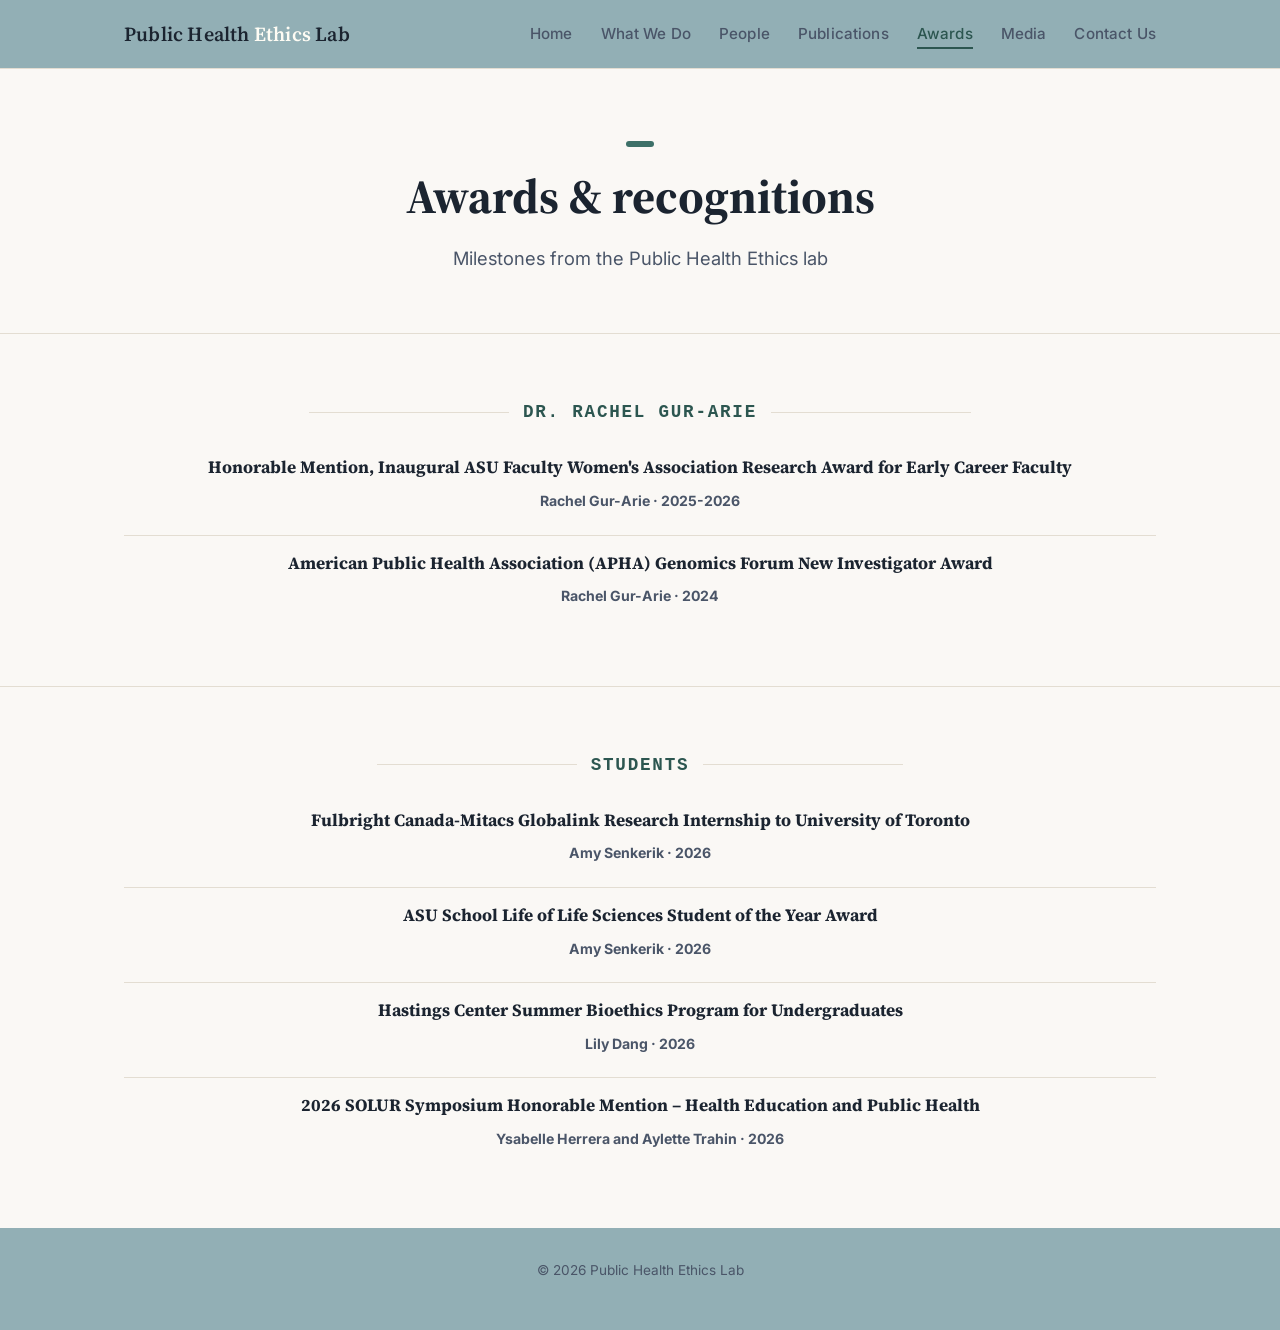
==== commit e4f0d743: "added updates to project 2; edited home page from index > home; removed "eyebrow" text" ====
--- a/awards.html
+++ b/awards.html
@@ -16,7 +16,7 @@
       <div class="brand">Public Health <span>Ethics</span> Lab</div>
       <nav>
         <ul>
-          <li><a href="index.html">Home</a></li>
+          <li><a href="home.html">Home</a></li>
           <li><a href="what-we-do.html">What We Do</a></li>
           <li><a href="people.html">People</a></li>
           <li><a href="publications.html">Publications</a></li>
@@ -30,7 +30,7 @@
 
 <section class="hero" style="padding-bottom: 32px;">
     <div class="wrap" style="text-align: center;">
-        <p class="eyebrow">Accomplishments</p>
+      <span class="tab teal"></span>
         <h1 style="max-width: 25ch; margin-left: auto; margin-right: auto;">Awards &amp; recognitions</h1>
         <p class="lede" style="margin-left: auto; margin-right: auto;">Milestones from the Public Health Ethics lab</p>
   </div>
--- a/css/style.css
+++ b/css/style.css
@@ -379,6 +379,10 @@
 
 .two-col-row .person-card {
   flex: 0 1 380px;
+}
+
+.two-col-row.narrow .person-card {
+  flex: 0 1 328px;
 }
 
 @media (max-width: 860px) {
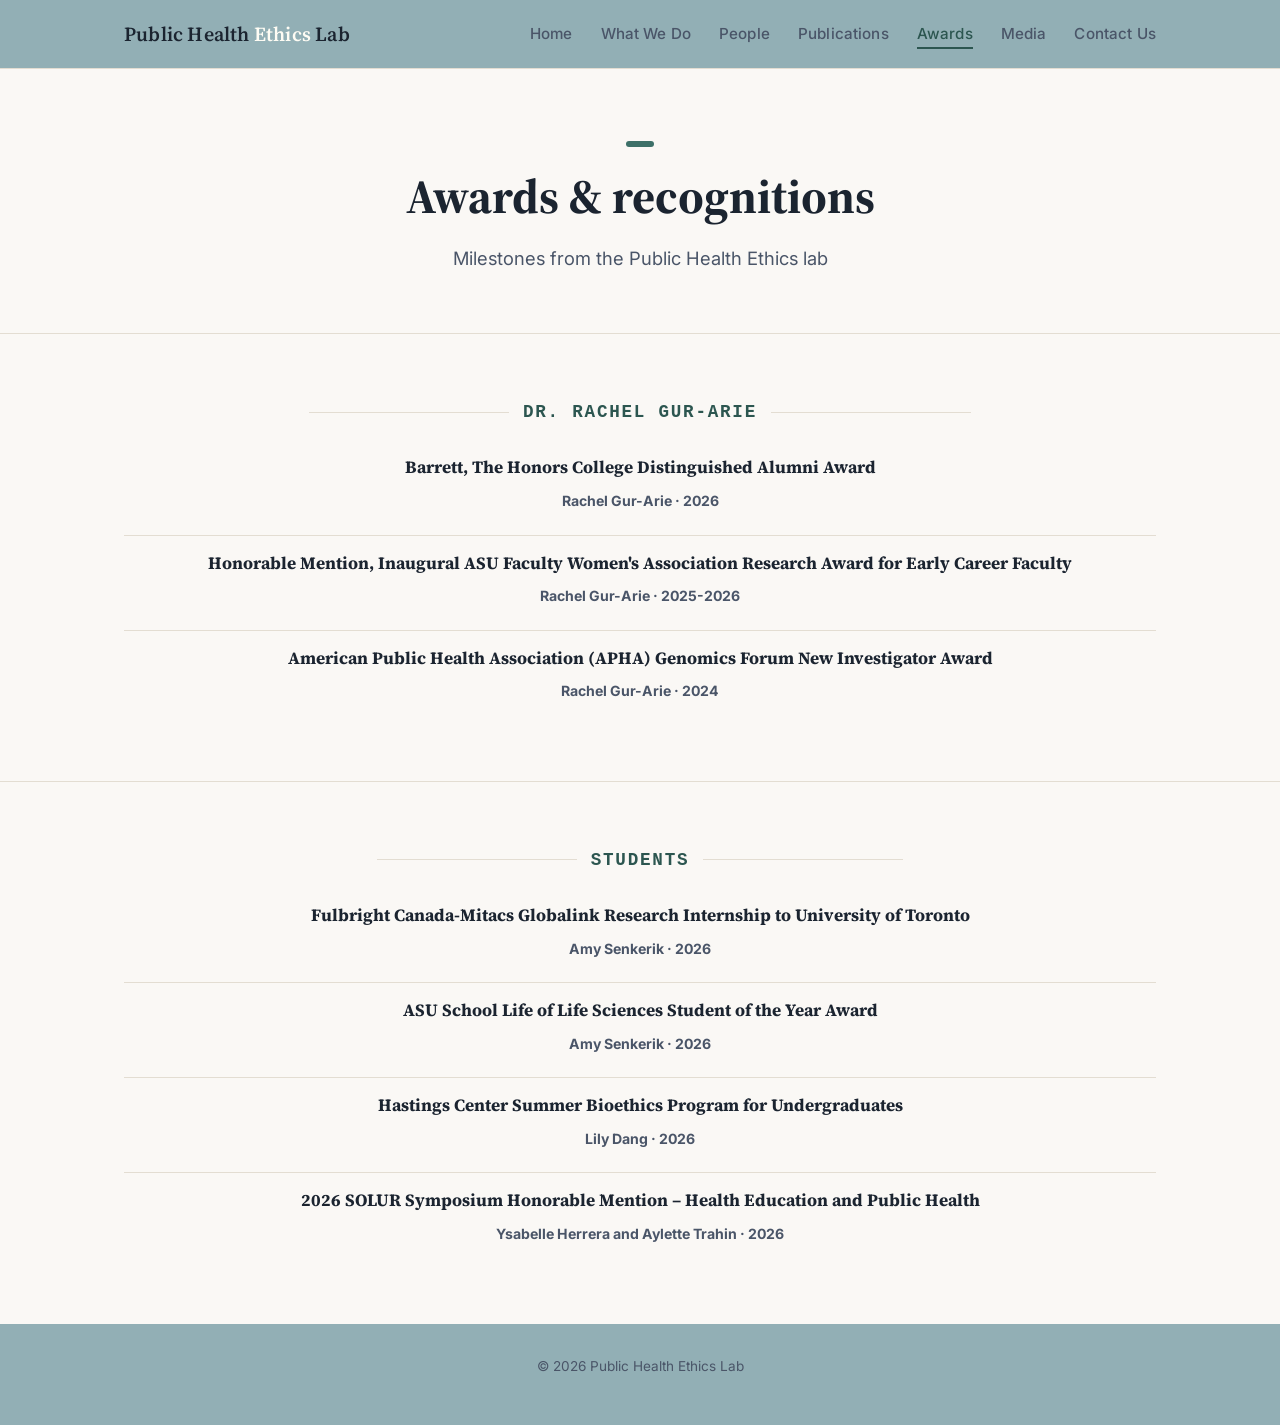
==== commit 393c54c6: "updated awards and eboni's paper link" ====
--- a/awards.html
+++ b/awards.html
@@ -16,7 +16,7 @@
       <div class="brand">Public Health <span>Ethics</span> Lab</div>
       <nav>
         <ul>
-          <li><a href="home.html">Home</a></li>
+          <li><a href="index.html">Home</a></li>
           <li><a href="what-we-do.html">What We Do</a></li>
           <li><a href="people.html">People</a></li>
           <li><a href="publications.html">Publications</a></li>
@@ -44,6 +44,12 @@
         </div>
 
         <ul class="awards-list">
+
+            <li class="awards-item">
+                <p class="awards-title">
+                    Barrett, The Honors College Distinguished Alumni Award</p>
+                <p class="awards-meta">
+                    <b>Rachel Gur-Arie &middot; 2026</b></p>
 
             <li class="awards-item">
                 <p class="awards-title">
--- a/css/style.css
+++ b/css/style.css
@@ -181,17 +181,17 @@
 }
 
 .btn-primary {
-  background: var(--teal-dark);
+  background: #92afb5;
   color: #fff;
 }
 .btn-primary:hover { background: var(--teal); text-decoration: none; }
 
 .btn-secondary {
-  background: transparent;
-  color: var(--ink);
-  border-color: var(--line);
-}
-.btn-secondary:hover { border-color: var(--teal); text-decoration: none; }
+  background: #92afb5;
+  color: #fff;
+}
+
+.btn-secondary:hover { background: var(--teal); text-decoration: none; }
 
 /* ---------- Section scaffolding ---------- */
 
